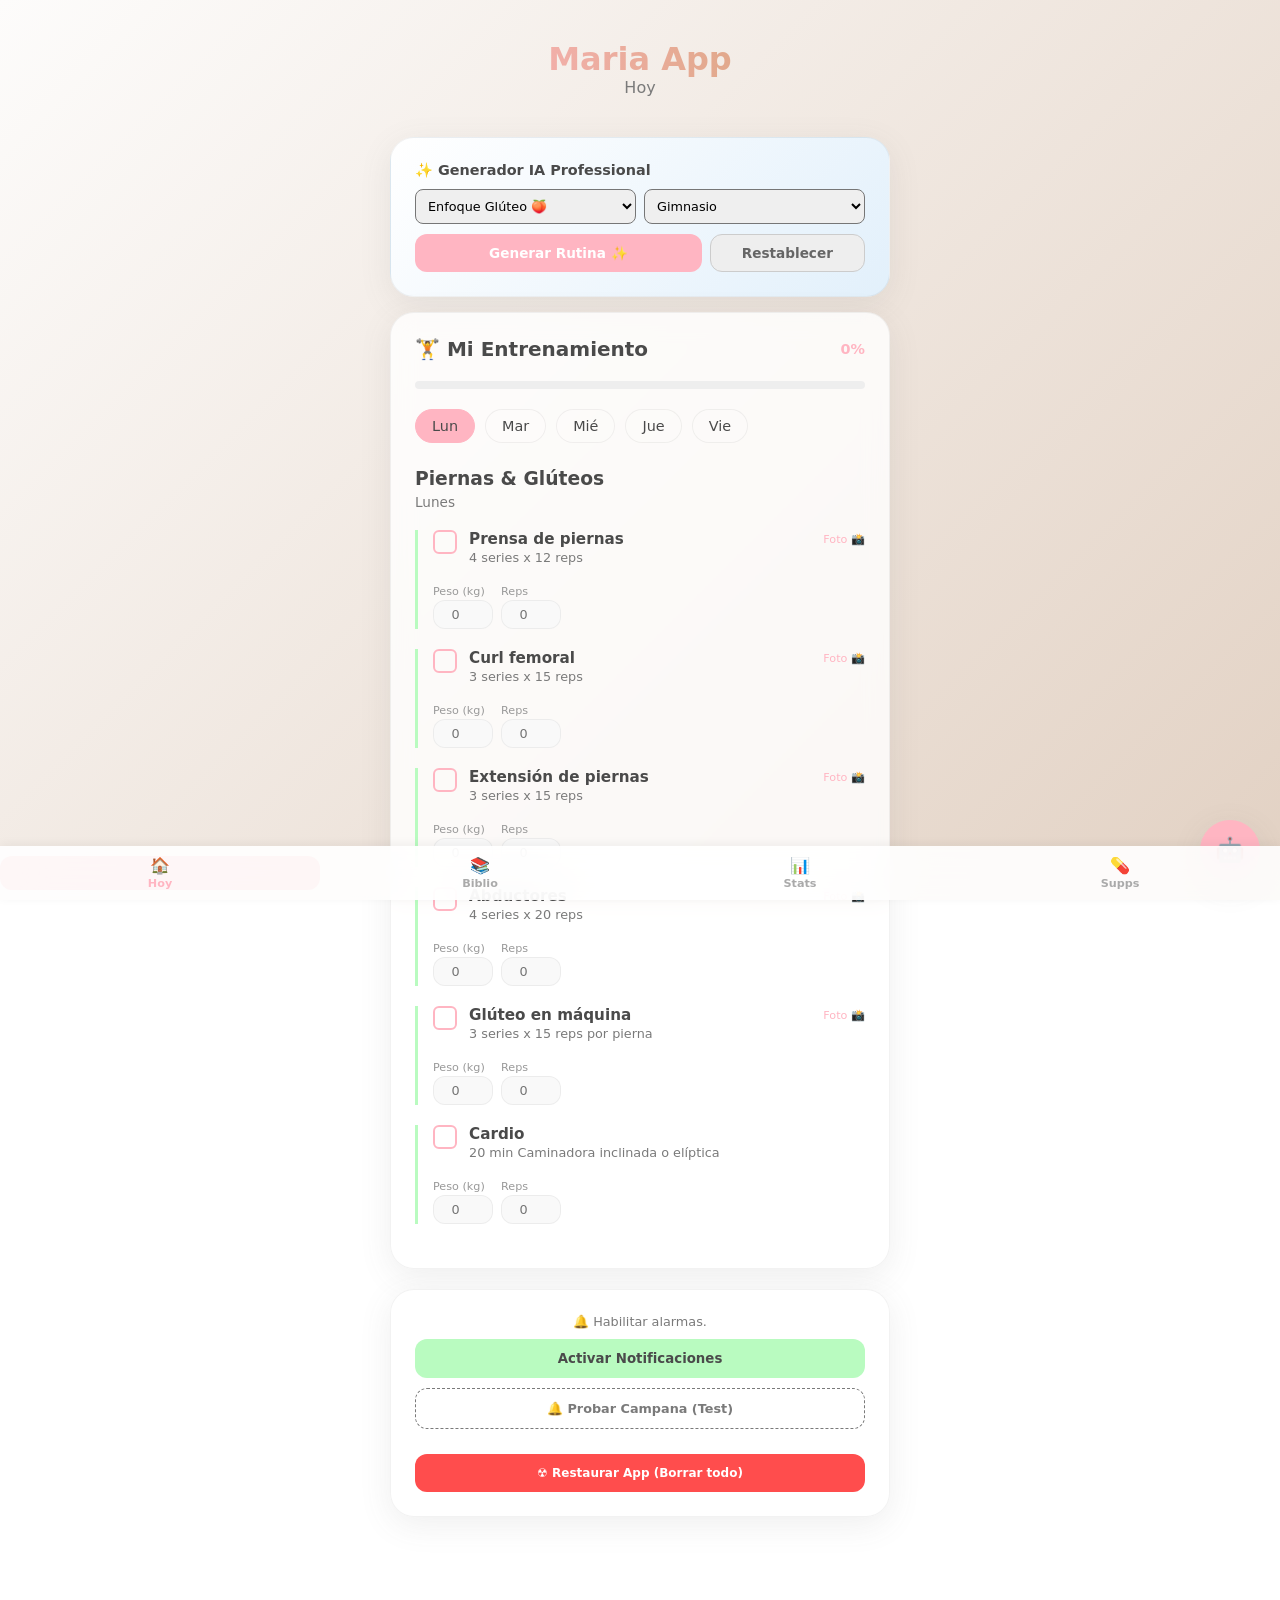
==== index.html @ 95c2b5c7 "Add files via upload" ====
<!DOCTYPE html>
<html lang="es">

<head>
    <meta charset="UTF-8">
    <meta name="viewport" content="width=device-width, initial-scale=1.0, maximum-scale=1.0, user-scalable=no">
    <title>Maria App - Rutina Diaria</title>

    <!-- PWA & iOS Meta Tags -->
    <link rel="manifest" href="manifest.json">
    <meta name="apple-mobile-web-app-capable" content="yes">
    <meta name="apple-mobile-web-app-status-bar-style" content="default">
    <meta name="apple-mobile-web-app-title" content="Maria App">
    <link rel="apple-touch-icon" href="https://cdn-icons-png.flaticon.com/512/2964/2964514.png">
    <meta name="theme-color" content="#ffb5c2">

    <link rel="stylesheet" href="style.css">

    <script>
        if ('serviceWorker' in navigator) {
            window.addEventListener('load', () => {
                navigator.serviceWorker.register('sw.js')
                    .then(reg => console.log('SW registrado'))
                    .catch(err => console.log('SW error', err));
            });
        }
    </script>
</head>

<body>
    <div class="app-container">
        <header>
            <h1>Maria App</h1>
            <p id="view-title" style="color: var(--text-secondary);">Hoy</p>
        </header>

        <!-- Main Views -->
        <main id="main-content">
            <!-- Today View -->
            <div id="view-today" class="view-section">
                <!-- AI Generator Trigger -->
                <section class="card"
                    style="margin-bottom: 15px; background: linear-gradient(135deg, #fff 0%, var(--coach-bg) 100%);">
                    <h3 style="font-size: 0.9rem; margin-bottom: 10px;">✨ Generador IA Professional</h3>
                    <div style="display: flex; gap: 8px; margin-bottom: 10px;">
                        <select id="ai-focus" style="flex: 1; font-size: 0.8rem; padding: 8px; border-radius: 8px;">
                            <option value="Glúteo">Enfoque Glúteo 🍑</option>
                            <option value="Pierna">Pierna Completa 🦵</option>
                            <option value="Espalda">Espalda & Estética 🦋</option>
                            <option value="Full Body">Full Body ✨</option>
                        </select>
                        <select id="ai-equip" style="flex: 1; font-size: 0.8rem; padding: 8px; border-radius: 8px;">
                            <option value="Máquina">Gimnasio</option>
                            <option value="Mancuerna">Solo Mancuernas</option>
                        </select>
                    </div>
                    <div style="display: flex; gap: 8px;">
                        <button onclick="generateAIWorkout()"
                            style="flex: 2; font-size: 0.85rem; padding: 10px;">Generar Rutina ✨</button>
                        <button onclick="restoreOriginalWorkout()"
                            style="flex: 1; font-size: 0.85rem; padding: 10px; background: #eee; color: #666; border: 1px solid #ccc;">Restablecer</button>
                    </div>
                </section>

                <section class="card" id="workout">
                    <div
                        style="display: flex; justify-content: space-between; align-items: center; margin-bottom: 20px;">
                        <h2 style="margin: 0;">🏋️ Mi Entrenamiento</h2>
                        <div id="progress-text" style="font-size: 0.9rem; font-weight: 700; color: var(--primary);">0%
                        </div>
                    </div>
                    <div class="progress-container"
                        style="background: #eee; height: 8px; border-radius: 4px; margin-bottom: 20px; overflow: hidden;">
                        <div id="progress-bar"
                            style="background: var(--primary); width: 0%; height: 100%; transition: width 0.3s ease;">
                        </div>
                    </div>
                    <div class="tabs" id="workout-tabs">
                        <div class="tab active" data-day="0">Lun</div>
                        <div class="tab" data-day="1">Mar</div>
                        <div class="tab" data-day="2">Mié</div>
                        <div class="tab" data-day="3">Jue</div>
                        <div class="tab" data-day="4">Vie</div>
                    </div>
                    <div id="workout-content" class="workout-details"></div>
                </section>
            </div>

            <!-- Library View -->
            <div id="view-library" class="view-section hidden">
                <section class="card">
                    <h2>📚 Biblioteca</h2>
                    <input type="text" id="library-search" placeholder="Buscar ejercicio..."
                        style="margin-bottom: 15px;">
                    <div id="library-content" style="display: grid; gap: 10px;"></div>
                </section>
            </div>

            <!-- Stats View -->
            <div id="view-stats" class="view-section hidden">
                <section class="card">
                    <h2>📊 Estadísticas</h2>
                    <div id="stats-summary" style="margin-bottom: 20px;">
                        <div class="stat-pill">Carga Total Semanal: <span id="weekly-volume">0</span> kg</div>
                    </div>
                    <div id="stats-charts">
                        <p style="text-align:center; color: #999;">Gráficos de progreso próximamente...</p>
                    </div>
                </section>
            </div>

            <!-- Supplements View -->
            <div id="view-supps" class="view-section hidden">
                <section class="card" id="supplements">
                    <h2>💊 Mis Suplementos</h2>
                    <div id="supplement-list"></div>
                    <button id="add-supp-btn" style="width: 100%; margin-top: 10px;">+ Agregar</button>
                    <div id="add-form" class="hidden" style="margin-top: 20px;">
                        <input type="text" id="supp-name" placeholder="Nombre">
                        <input type="time" id="supp-time" style="margin: 10px 0;">
                        <div style="display: flex; gap: 10px;">
                            <button id="save-supp" class="secondary" style="flex: 1;">Guardar</button>
                            <button id="cancel-supp" style="flex: 1; background: #444;">Cancelar</button>
                        </div>
                    </div>
                </section>
            </div>
        </main>

        <!-- Sticky Bottom Navigation -->
        <nav class="bottom-nav">
            <div class="nav-item active" data-view="today">🏠<span>Hoy</span></div>
            <div class="nav-item" data-view="library">📚<span>Biblio</span></div>
            <div class="nav-item" data-view="stats">📊<span>Stats</span></div>
            <div class="nav-item" data-view="supps">💊<span>Supps</span></div>
        </nav>

        <section class="card" id="notifications-status" style="margin-bottom: 80px;">
            <p id="notif-msg" style="font-size: 0.8rem; text-align: center; color: var(--text-secondary);">
                🔔 Habilitar alarmas.
            </p>
            <div style="display: flex; flex-direction: column; gap: 5px;">
                <button id="enable-notif"
                    style="width: 100%; margin-top: 10px; background: var(--secondary); color: #4a4a4a;">Activar
                    Notificaciones</button>
                <button id="test-notif" onclick="testNotification()"
                    style="width: 100%; margin-top: 5px; background: transparent; color: var(--text-secondary); border: 1px dashed var(--text-secondary); font-size: 0.8rem;">🔔
                    Probar Campana (Test)</button>
                <button onclick="nuclearReset()"
                    style="width: 100%; margin-top: 20px; background: #ff4d4d; color: white; font-size: 0.75rem;">☢️
                    Restaurar App (Borrar todo)</button>
            </div>
        </section>
    </div>

    <!-- AI Coach Floating Button -->
    <div id="ai-coach-trigger"
        style="position: fixed; bottom: 20px; right: 20px; background: var(--primary); width: 60px; height: 60px; border-radius: 30px; display: flex; align-items: center; justify-content: center; font-size: 1.5rem; cursor: pointer; box-shadow: var(--shadow); z-index: 100;">
        🤖
    </div>

    <!-- AI Coach Chat Box -->
    <div id="ai-chat" class="card hidden"
        style="position: fixed; bottom: 90px; right: 20px; width: 300px; max-height: 400px; display: flex; flex-direction: column; z-index: 100;">
        <h3 style="font-size: 1rem; margin-bottom: 10px;">Coach Maria AI 🌸</h3>
        <div id="chat-history"
            style="flex: 1; overflow-y: auto; font-size: 0.85rem; padding-bottom: 10px; min-height: 200px;">
            <p style="background: var(--coach-bg); padding: 10px; border-radius: 12px; margin-bottom: 8px;">¡Hola! Soy
                tu coach. ¿En qué máquina necesitas ayuda hoy?</p>
        </div>
        <div style="display: flex; gap: 5px;">
            <input type="text" id="chat-input" placeholder="Pregunta algo..." style="font-size: 0.8rem; padding: 8px;">
            <button id="send-chat" style="padding: 8px 15px;">Ir</button>
        </div>
    </div>

    <!-- Exercise Modal -->
    <div id="exercise-modal" class="hidden"
        style="position: fixed; top: 0; left: 0; width: 100%; height: 100%; background: rgba(0,0,0,0.5); display: flex; align-items: center; justify-content: center; z-index: 200; backdrop-filter: blur(5px);">
        <div class="card" style="max-width: 90%; width: 400px; background: white;">
            <h3 id="modal-title">Nombre Ejercicio</h3>
            <div id="modal-img-container"
                style="width: 100%; height: 200px; background: #eee; border-radius: 12px; margin: 15px 0; display: flex; align-items: center; justify-content: center; overflow: hidden;">
                <img id="exercise-img" src="" alt="Cargando..." style="width: 100%; height: 100%; object-fit: cover;">
            </div>
            <p id="modal-desc" style="font-size: 0.9rem; color: var(--text-secondary);"></p>
            <button id="close-modal" style="width: 100%; margin-top: 20px;">Cerrar</button>
        </div>
    </div>

    <script src="exercises.js"></script>
    <script src="app.js"></script>
</body>

</html>
---- style.css ----
:root {
    --primary: #ffb5c2;
    /* Pastel Pink */
    --secondary: #b9fbc0;
    /* Pastel Mint */
    --accent: #d4a373;
    /* Darker, more readable tone for reminders */
    --bg-gradient: linear-gradient(135deg, #fdfcfb 0%, #e2d1c3 100%);
    --card-bg: rgba(255, 255, 255, 0.8);
    --glass-border: rgba(0, 0, 0, 0.05);
    --text-primary: #4a4a4a;
    --text-secondary: #7a7a7a;
    --shadow: 0 8px 32px 0 rgba(100, 100, 100, 0.1);
    --coach-bg: #e2f0fb;
    --supp-header-bg: #ffdae0;
    /* Soft pink for supplement header */
}

* {
    margin: 0;
    padding: 0;
    box-sizing: border-box;
    font-family: 'Inter', system-ui, -apple-system, sans-serif;
}

body {
    background: var(--bg-gradient);
    background-attachment: fixed;
    color: var(--text-primary);
    min-height: 100vh;
    padding: 20px;
    display: flex;
    justify-content: center;
}

.app-container {
    width: 100%;
    max-width: 500px;
    display: flex;
    flex-direction: column;
    gap: 20px;
}

header {
    text-align: center;
    padding: 20px 0;
}

header h1 {
    background: linear-gradient(to right, var(--primary), var(--accent));
    background-clip: text;
    -webkit-background-clip: text;
    -webkit-text-fill-color: transparent;
    font-weight: 800;
}

.card {
    background: var(--card-bg);
    backdrop-filter: blur(12px);
    -webkit-backdrop-filter: blur(12px);
    border: 1px solid var(--glass-border);
    border-radius: 24px;
    padding: 24px;
    box-shadow: var(--shadow);
    transition: transform 0.3s ease;
}

h2 {
    font-size: 1.25rem;
    margin-bottom: 20px;
    display: flex;
    align-items: center;
    gap: 10px;
}

#supplements h2 {
    background: var(--supp-header-bg);
    margin: -24px -24px 20px -24px;
    padding: 15px 24px;
    border-radius: 24px 24px 0 0;
    color: #8c5d64;
}

button {
    background: var(--primary);
    color: white;
    border: none;
    padding: 12px 20px;
    border-radius: 12px;
    font-weight: 600;
    cursor: pointer;
    transition: all 0.2s ease;
}

button:hover {
    transform: translateY(-2px);
    filter: brightness(1.1);
}

button.secondary {
    background: var(--secondary);
    color: #4a4a4a;
}

/* Supplement List Styling */
.list-item {
    display: flex;
    justify-content: space-between;
    align-items: center;
    padding: 15px;
    background: rgba(255, 255, 255, 0.03);
    border-radius: 16px;
    margin-bottom: 10px;
}

.list-item .time {
    font-weight: 700;
    color: var(--accent);
}

/* Workout Tabs */
.tabs {
    display: flex;
    gap: 10px;
    overflow-x: auto;
    padding-bottom: 10px;
    scrollbar-width: none;
}

.tabs::-webkit-scrollbar {
    display: none;
}

.tab {
    padding: 8px 16px;
    background: rgba(255, 255, 255, 0.05);
    border-radius: 20px;
    white-space: nowrap;
    cursor: pointer;
    font-size: 0.9rem;
    border: 1px solid var(--glass-border);
}

.tab.active {
    background: var(--primary);
    border-color: var(--primary);
}

.workout-details {
    margin-top: 15px;
}

.exercise-item {
    margin-bottom: 12px;
    padding-left: 15px;
    border-left: 3px solid var(--secondary);
}

.exercise-item h4 {
    font-size: 1rem;
    color: var(--text-primary);
}

.exercise-item p {
    font-size: 0.85rem;
    color: var(--text-secondary);
}

.exercise-item.completed h4,
.exercise-item.completed p {
    text-decoration: line-through;
    opacity: 0.6;
}

.check-group {
    display: flex;
    align-items: center;
    gap: 12px;
}

.checkbox {
    width: 24px;
    height: 24px;
    border: 2px solid var(--primary);
    border-radius: 6px;
    cursor: pointer;
    display: flex;
    align-items: center;
    justify-content: center;
    transition: all 0.2s ease;
}

.checkbox.checked {
    background: var(--primary);
}

.checkbox.checked::after {
    content: '✓';
    color: white;
    font-weight: bold;
}

/* Modal/Form */
.input-group {
    margin-bottom: 15px;
}

input {
    width: 100%;
    padding: 12px;
    border-radius: 12px;
    border: 1px solid var(--glass-border);
    background: rgba(255, 255, 255, 0.5);
    color: var(--text-primary);
    outline: none;
}

input:focus {
    border-color: var(--primary);
}

.hidden {
    display: none !important;
}

/* Bottom Navigation */
.bottom-nav {
    position: fixed;
    bottom: 0;
    left: 0;
    width: 100%;
    background: rgba(255, 255, 255, 0.9);
    backdrop-filter: blur(20px);
    -webkit-backdrop-filter: blur(20px);
    display: flex;
    justify-content: space-around;
    padding: 10px 0;
    box-shadow: 0 -2px 10px rgba(0, 0, 0, 0.05);
    z-index: 500;
}

.nav-item {
    display: flex;
    flex-direction: column;
    align-items: center;
    justify-content: center;
    flex: 1;
    height: 100%;
    color: #aaa;
    cursor: pointer;
    transition: all 0.2s ease;
    border-radius: 12px;
}

.nav-item span {
    font-size: 0.7rem;
    font-weight: 600;
    margin-top: 2px;
}

.nav-item.active {
    color: var(--primary);
    background: rgba(255, 181, 194, 0.1);
}

/* Stat Pills */
.stat-pill {
    background: var(--secondary);
    padding: 8px 15px;
    border-radius: 20px;
    display: inline-block;
    font-size: 0.8rem;
    font-weight: 700;
    color: #333;
}

/* Exercise Log Styling */
.log-inputs {
    display: flex;
    gap: 8px;
    margin-top: 10px;
}

.log-inputs input {
    width: 60px;
    padding: 6px;
    font-size: 0.8rem;
    text-align: center;
    background: #f9f9f9;
}

.log-inputs .label {
    font-size: 0.7rem;
    color: #999;
    margin-bottom: 2px;
}

.save-log-btn {
    padding: 6px 10px;
    background: var(--primary);
    color: white;
    border-radius: 8px;
    font-size: 0.75rem;
    cursor: pointer;
}

.modal-container {
    position: fixed;
    top: 0;
    left: 0;
    width: 100%;
    height: 100%;
    background: rgba(0, 0, 0, 0.5);
    display: flex;
    align-items: center;
    justify-content: center;
    z-index: 200;
    backdrop-filter: blur(5px);
}

@media (max-width: 480px) {
    body {
        padding: 10px;
    }

    .card {
        padding: 18px;
        border-radius: 20px;
    }

    header h1 {
        font-size: 1.8rem;
    }

    button {
        padding: 14px 20px;
    }

    .tabs {
        padding-bottom: 5px;
    }

    .tab {
        padding: 6px 12px;
        font-size: 0.8rem;
    }
}

/* Ensure no bounce on iOS scroll */
html,
body {
    overscroll-behavior-y: contain;
    overflow-x: hidden;
}
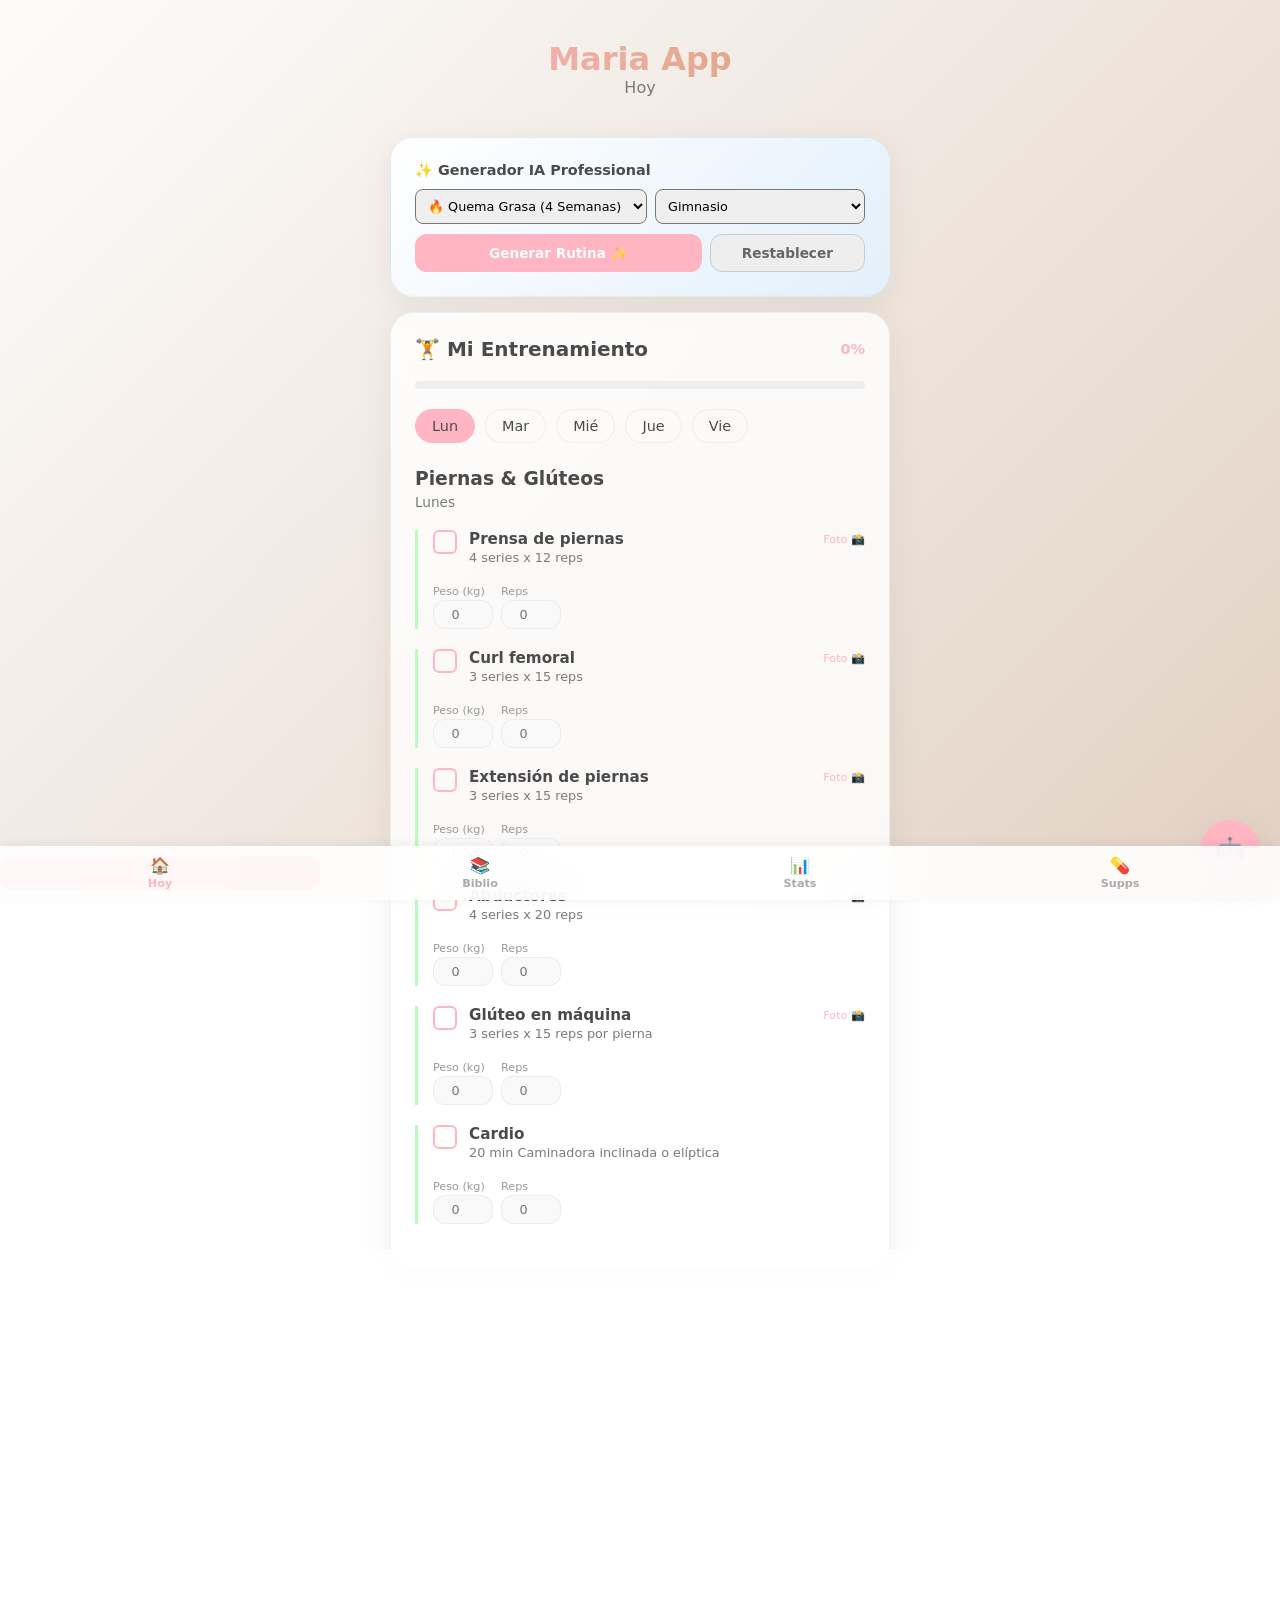
==== commit ede10e3a: "Add files via upload" ====
--- a/index.html
+++ b/index.html
@@ -44,6 +44,7 @@
                     <h3 style="font-size: 0.9rem; margin-bottom: 10px;">✨ Generador IA Professional</h3>
                     <div style="display: flex; gap: 8px; margin-bottom: 10px;">
                         <select id="ai-focus" style="flex: 1; font-size: 0.8rem; padding: 8px; border-radius: 8px;">
+                            <option value="Quema Grasa (4 Semanas)">🔥 Quema Grasa (4 Semanas)</option>
                             <option value="Glúteo">Enfoque Glúteo 🍑</option>
                             <option value="Pierna">Pierna Completa 🦵</option>
                             <option value="Espalda">Espalda & Estética 🦋</option>
@@ -98,13 +99,43 @@
 
             <!-- Stats View -->
             <div id="view-stats" class="view-section hidden">
+                <section class="card" style="margin-bottom: 15px;">
+                    <div
+                        style="display: flex; justify-content: space-between; align-items: center; margin-bottom: 15px;">
+                        <h2 style="margin: 0;">⚖️ Control de Peso</h2>
+                        <select id="weight-unit-select" onchange="changeWeightUnit()"
+                            style="padding: 5px 10px; border-radius: 8px; font-size: 0.8rem; background: #eee; border: 1px solid #ccc;">
+                            <option value="kg">KG</option>
+                            <option value="lb">LB</option>
+                        </select>
+                    </div>
+                    <div style="display: flex; gap: 10px; margin-bottom: 15px;">
+                        <div style="flex: 1;">
+                            <label style="font-size: 0.75rem; color: #666;">Peso Inicial (<span
+                                    class="unit-label">kg</span>)</label>
+                            <input type="number" id="weight-initial" placeholder="0" onchange="saveWeight()"
+                                style="width: 100%; padding: 8px; font-size: 1rem; text-align: center; border-radius: 8px; border: 1px solid #ddd; margin-top: 5px;">
+                        </div>
+                        <div style="flex: 1;">
+                            <label style="font-size: 0.75rem; color: #666;">Peso Actual (<span
+                                    class="unit-label">kg</span>)</label>
+                            <input type="number" id="weight-current" placeholder="0" onchange="saveWeight()"
+                                style="width: 100%; padding: 8px; font-size: 1rem; text-align: center; border-radius: 8px; border: 1px solid #ddd; margin-top: 5px;">
+                        </div>
+                    </div>
+                    <div id="weight-progress-box"
+                        style="background: rgba(var(--primary-rgb), 0.1); padding: 15px; border-radius: 12px; text-align: center;">
+                        <div style="font-size: 0.85rem; color: var(--text-secondary);">Progreso Total:</div>
+                        <div id="weight-diff" style="font-size: 1.5rem; font-weight: bold; color: var(--primary);">0.0
+                            <span class="unit-label">kg</span></div>
+                    </div>
+                </section>
+
                 <section class="card">
-                    <h2>📊 Estadísticas</h2>
+                    <h2>📊 Volumen de Entrenamiento</h2>
                     <div id="stats-summary" style="margin-bottom: 20px;">
-                        <div class="stat-pill">Carga Total Semanal: <span id="weekly-volume">0</span> kg</div>
-                    </div>
-                    <div id="stats-charts">
-                        <p style="text-align:center; color: #999;">Gráficos de progreso próximamente...</p>
+                        <div class="stat-pill">Carga Total Semanal: <span id="weekly-volume">0</span> <span
+                                class="unit-label">kg</span></div>
                     </div>
                 </section>
             </div>
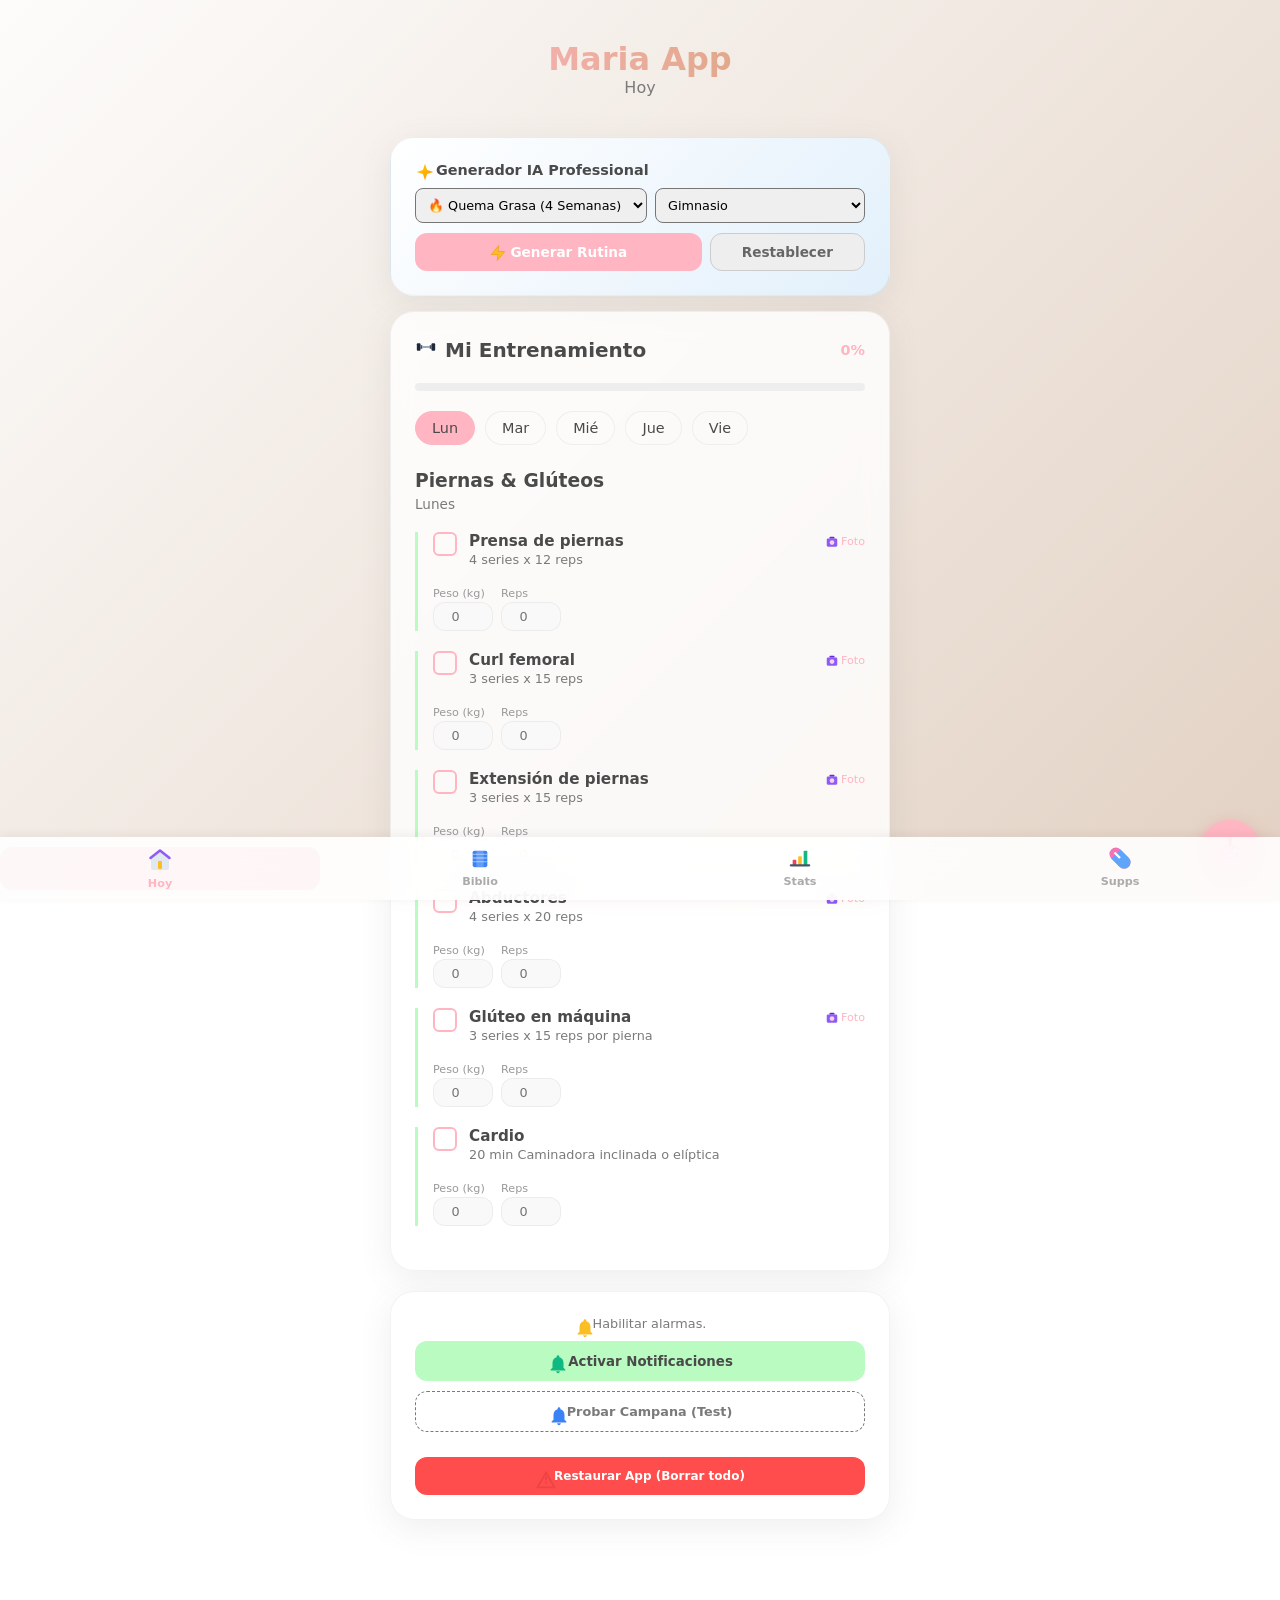
==== commit afb9e9dd: "Add files via upload" ====
--- a/index.html
+++ b/index.html
@@ -41,7 +41,9 @@
                 <!-- AI Generator Trigger -->
                 <section class="card"
                     style="margin-bottom: 15px; background: linear-gradient(135deg, #fff 0%, var(--coach-bg) 100%);">
-                    <h3 style="font-size: 0.9rem; margin-bottom: 10px;">✨ Generador IA Professional</h3>
+                    <h3 style="font-size: 0.9rem; margin-bottom: 10px; display: flex; align-items: center; gap: 5px;"><i
+                            data-icon="sparkles" style="width: 16px; height: 16px;"></i> Generador IA Professional
+                    </h3>
                     <div style="display: flex; gap: 8px; margin-bottom: 10px;">
                         <select id="ai-focus" style="flex: 1; font-size: 0.8rem; padding: 8px; border-radius: 8px;">
                             <option value="Quema Grasa (4 Semanas)">🔥 Quema Grasa (4 Semanas)</option>
@@ -57,7 +59,8 @@
                     </div>
                     <div style="display: flex; gap: 8px;">
                         <button onclick="generateAIWorkout()"
-                            style="flex: 2; font-size: 0.85rem; padding: 10px;">Generar Rutina ✨</button>
+                            style="flex: 2; font-size: 0.85rem; padding: 10px; display: flex; align-items: center; justify-content: center; gap: 5px;"><i
+                                data-icon="zap" style="width: 16px; height: 16px;"></i> Generar Rutina</button>
                         <button onclick="restoreOriginalWorkout()"
                             style="flex: 1; font-size: 0.85rem; padding: 10px; background: #eee; color: #666; border: 1px solid #ccc;">Restablecer</button>
                     </div>
@@ -66,7 +69,8 @@
                 <section class="card" id="workout">
                     <div
                         style="display: flex; justify-content: space-between; align-items: center; margin-bottom: 20px;">
-                        <h2 style="margin: 0;">🏋️ Mi Entrenamiento</h2>
+                        <h2 style="margin: 0; display: flex; align-items: center; gap: 8px;"><i
+                                data-icon="dumbbell"></i> Mi Entrenamiento</h2>
                         <div id="progress-text" style="font-size: 0.9rem; font-weight: 700; color: var(--primary);">0%
                         </div>
                     </div>
@@ -90,7 +94,8 @@
             <!-- Library View -->
             <div id="view-library" class="view-section hidden">
                 <section class="card">
-                    <h2>📚 Biblioteca</h2>
+                    <h2 style="display: flex; align-items: center; gap: 8px;"><i data-icon="book-open"></i> Biblioteca
+                    </h2>
                     <input type="text" id="library-search" placeholder="Buscar ejercicio..."
                         style="margin-bottom: 15px;">
                     <div id="library-content" style="display: grid; gap: 10px;"></div>
@@ -102,7 +107,8 @@
                 <section class="card" style="margin-bottom: 15px;">
                     <div
                         style="display: flex; justify-content: space-between; align-items: center; margin-bottom: 15px;">
-                        <h2 style="margin: 0;">⚖️ Control de Peso</h2>
+                        <h2 style="margin: 0; display: flex; align-items: center; gap: 8px;"><i data-icon="scale"></i>
+                            Control de Peso</h2>
                         <select id="weight-unit-select" onchange="changeWeightUnit()"
                             style="padding: 5px 10px; border-radius: 8px; font-size: 0.8rem; background: #eee; border: 1px solid #ccc;">
                             <option value="kg">KG</option>
@@ -127,12 +133,14 @@
                         style="background: rgba(var(--primary-rgb), 0.1); padding: 15px; border-radius: 12px; text-align: center;">
                         <div style="font-size: 0.85rem; color: var(--text-secondary);">Progreso Total:</div>
                         <div id="weight-diff" style="font-size: 1.5rem; font-weight: bold; color: var(--primary);">0.0
-                            <span class="unit-label">kg</span></div>
+                            <span class="unit-label">kg</span>
+                        </div>
                     </div>
                 </section>
 
                 <section class="card">
-                    <h2>📊 Volumen de Entrenamiento</h2>
+                    <h2 style="display: flex; align-items: center; gap: 8px;"><i data-icon="bar-chart-2"></i> Volumen
+                        de Entrenamiento</h2>
                     <div id="stats-summary" style="margin-bottom: 20px;">
                         <div class="stat-pill">Carga Total Semanal: <span id="weekly-volume">0</span> <span
                                 class="unit-label">kg</span></div>
@@ -143,15 +151,22 @@
             <!-- Supplements View -->
             <div id="view-supps" class="view-section hidden">
                 <section class="card" id="supplements">
-                    <h2>💊 Mis Suplementos</h2>
+                    <h2 style="display: flex; align-items: center; gap: 8px;"><i data-icon="pill"></i> Mis Suplementos
+                    </h2>
                     <div id="supplement-list"></div>
-                    <button id="add-supp-btn" style="width: 100%; margin-top: 10px;">+ Agregar</button>
+                    <button id="add-supp-btn"
+                        style="width: 100%; margin-top: 10px; display: flex; align-items: center; justify-content: center; gap: 5px;"><i
+                            data-icon="plus" style="width: 16px; height: 16px;"></i> Agregar</button>
                     <div id="add-form" class="hidden" style="margin-top: 20px;">
                         <input type="text" id="supp-name" placeholder="Nombre">
                         <input type="time" id="supp-time" style="margin: 10px 0;">
                         <div style="display: flex; gap: 10px;">
-                            <button id="save-supp" class="secondary" style="flex: 1;">Guardar</button>
-                            <button id="cancel-supp" style="flex: 1; background: #444;">Cancelar</button>
+                            <button id="save-supp" class="secondary"
+                                style="flex: 1; display: flex; align-items: center; justify-content: center; gap: 5px;"><i
+                                    data-icon="save" style="width: 16px; height: 16px;"></i> Guardar</button>
+                            <button id="cancel-supp"
+                                style="flex: 1; background: #444; display: flex; align-items: center; justify-content: center; gap: 5px;"><i
+                                    data-icon="x" style="width: 16px; height: 16px;"></i> Cancelar</button>
                         </div>
                     </div>
                 </section>
@@ -160,40 +175,42 @@
 
         <!-- Sticky Bottom Navigation -->
         <nav class="bottom-nav">
-            <div class="nav-item active" data-view="today">🏠<span>Hoy</span></div>
-            <div class="nav-item" data-view="library">📚<span>Biblio</span></div>
-            <div class="nav-item" data-view="stats">📊<span>Stats</span></div>
-            <div class="nav-item" data-view="supps">💊<span>Supps</span></div>
+            <div class="nav-item active" data-view="today"><i data-icon="home"></i><span>Hoy</span></div>
+            <div class="nav-item" data-view="library"><i data-icon="book-open"></i><span>Biblio</span></div>
+            <div class="nav-item" data-view="stats"><i data-icon="bar-chart-2"></i><span>Stats</span></div>
+            <div class="nav-item" data-view="supps"><i data-icon="pill"></i><span>Supps</span></div>
         </nav>
 
         <section class="card" id="notifications-status" style="margin-bottom: 80px;">
-            <p id="notif-msg" style="font-size: 0.8rem; text-align: center; color: var(--text-secondary);">
-                🔔 Habilitar alarmas.
+            <p id="notif-msg"
+                style="font-size: 0.8rem; text-align: center; color: var(--text-secondary); display: flex; align-items: center; justify-content: center; gap: 5px;">
+                <i data-icon="bell" style="width: 14px; height: 14px;"></i> Habilitar alarmas.
             </p>
             <div style="display: flex; flex-direction: column; gap: 5px;">
                 <button id="enable-notif"
-                    style="width: 100%; margin-top: 10px; background: var(--secondary); color: #4a4a4a;">Activar
-                    Notificaciones</button>
+                    style="width: 100%; margin-top: 10px; background: var(--secondary); color: #4a4a4a; display: flex; align-items: center; justify-content: center; gap: 5px;"><i
+                        data-icon="bell-plus" style="width: 16px; height: 16px;"></i> Activar Notificaciones</button>
                 <button id="test-notif" onclick="testNotification()"
-                    style="width: 100%; margin-top: 5px; background: transparent; color: var(--text-secondary); border: 1px dashed var(--text-secondary); font-size: 0.8rem;">🔔
-                    Probar Campana (Test)</button>
+                    style="width: 100%; margin-top: 5px; background: transparent; color: var(--text-secondary); border: 1px dashed var(--text-secondary); font-size: 0.8rem; display: flex; align-items: center; justify-content: center; gap: 5px;"><i
+                        data-icon="bell-ring" style="width: 14px; height: 14px;"></i> Probar Campana (Test)</button>
                 <button onclick="nuclearReset()"
-                    style="width: 100%; margin-top: 20px; background: #ff4d4d; color: white; font-size: 0.75rem;">☢️
-                    Restaurar App (Borrar todo)</button>
+                    style="width: 100%; margin-top: 20px; background: #ff4d4d; color: white; font-size: 0.75rem; display: flex; align-items: center; justify-content: center; gap: 5px;"><i
+                        data-icon="alert-triangle" style="width: 14px; height: 14px;"></i> Restaurar App (Borrar
+                    todo)</button>
             </div>
         </section>
     </div>
 
-    <!-- AI Coach Floating Button -->
     <div id="ai-coach-trigger"
-        style="position: fixed; bottom: 20px; right: 20px; background: var(--primary); width: 60px; height: 60px; border-radius: 30px; display: flex; align-items: center; justify-content: center; font-size: 1.5rem; cursor: pointer; box-shadow: var(--shadow); z-index: 100;">
-        🤖
+        style="position: fixed; bottom: 20px; right: 20px; background: var(--primary); color: white; width: 60px; height: 60px; border-radius: 30px; display: flex; align-items: center; justify-content: center; cursor: pointer; box-shadow: 0 4px 15px rgba(255, 107, 129, 0.4); z-index: 100;">
+        <i data-icon="bot" style="width: 28px; height: 28px;"></i>
     </div>
 
     <!-- AI Coach Chat Box -->
     <div id="ai-chat" class="card hidden"
-        style="position: fixed; bottom: 90px; right: 20px; width: 300px; max-height: 400px; display: flex; flex-direction: column; z-index: 100;">
-        <h3 style="font-size: 1rem; margin-bottom: 10px;">Coach Maria AI 🌸</h3>
+        style="position: fixed; bottom: 90px; right: 20px; width: 300px; max-height: 400px; display: flex; flex-direction: column; z-index: 100; box-shadow: 0 10px 30px rgba(0,0,0,0.15);">
+        <h3 style="font-size: 1rem; margin-bottom: 10px; display: flex; align-items: center; gap: 8px;"><i
+                data-icon="bot" style="width: 20px; height: 20px;"></i> Coach Maria AI</h3>
         <div id="chat-history"
             style="flex: 1; overflow-y: auto; font-size: 0.85rem; padding-bottom: 10px; min-height: 200px;">
             <p style="background: var(--coach-bg); padding: 10px; border-radius: 12px; margin-bottom: 8px;">¡Hola! Soy
@@ -219,7 +236,8 @@
         </div>
     </div>
 
-    <script src="exercises.js"></script>
+    <!-- Script Lucide Icons -->
+        <script src="exercises.js"></script>
     <script src="app.js"></script>
 </body>
 
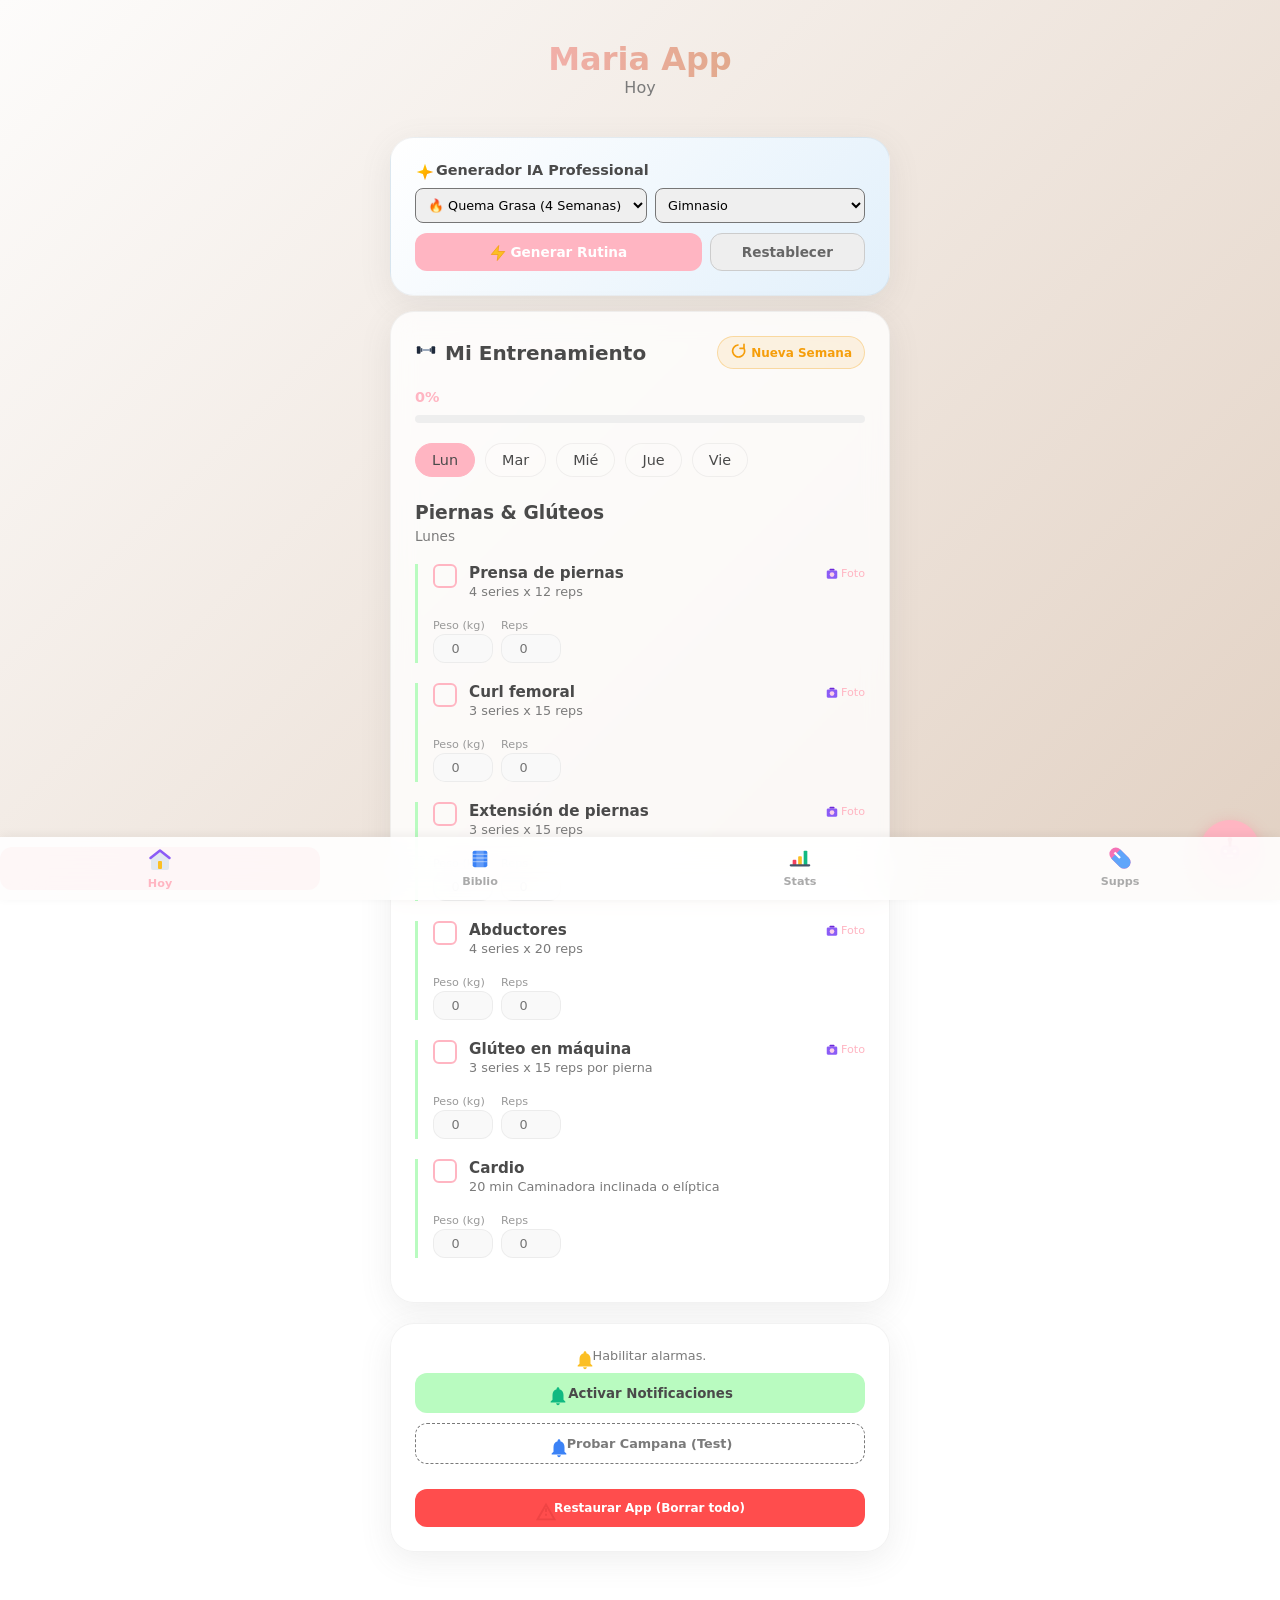
==== commit 7ad5e751: "Add files via upload up" ====
--- a/index.html
+++ b/index.html
@@ -71,6 +71,13 @@
                         style="display: flex; justify-content: space-between; align-items: center; margin-bottom: 20px;">
                         <h2 style="margin: 0; display: flex; align-items: center; gap: 8px;"><i
                                 data-icon="dumbbell"></i> Mi Entrenamiento</h2>
+                        <button onclick="resetWeek()"
+                            style="font-size: 0.75rem; padding: 6px 12px; border-radius: 20px; background: rgba(245, 158, 11, 0.1); color: #F59E0B; border: 1px solid rgba(245, 158, 11, 0.3); display: flex; align-items: center; gap: 5px;">
+                            <i data-icon="rotate-cw"></i> Nueva Semana
+                        </button>
+                    </div>
+                    <div
+                        style="display: flex; justify-content: space-between; align-items: center; margin-bottom: 10px;">
                         <div id="progress-text" style="font-size: 0.9rem; font-weight: 700; color: var(--primary);">0%
                         </div>
                     </div>
@@ -237,7 +244,7 @@
     </div>
 
     <!-- Script Lucide Icons -->
-        <script src="exercises.js"></script>
+    <script src="exercises.js"></script>
     <script src="app.js"></script>
 </body>
 
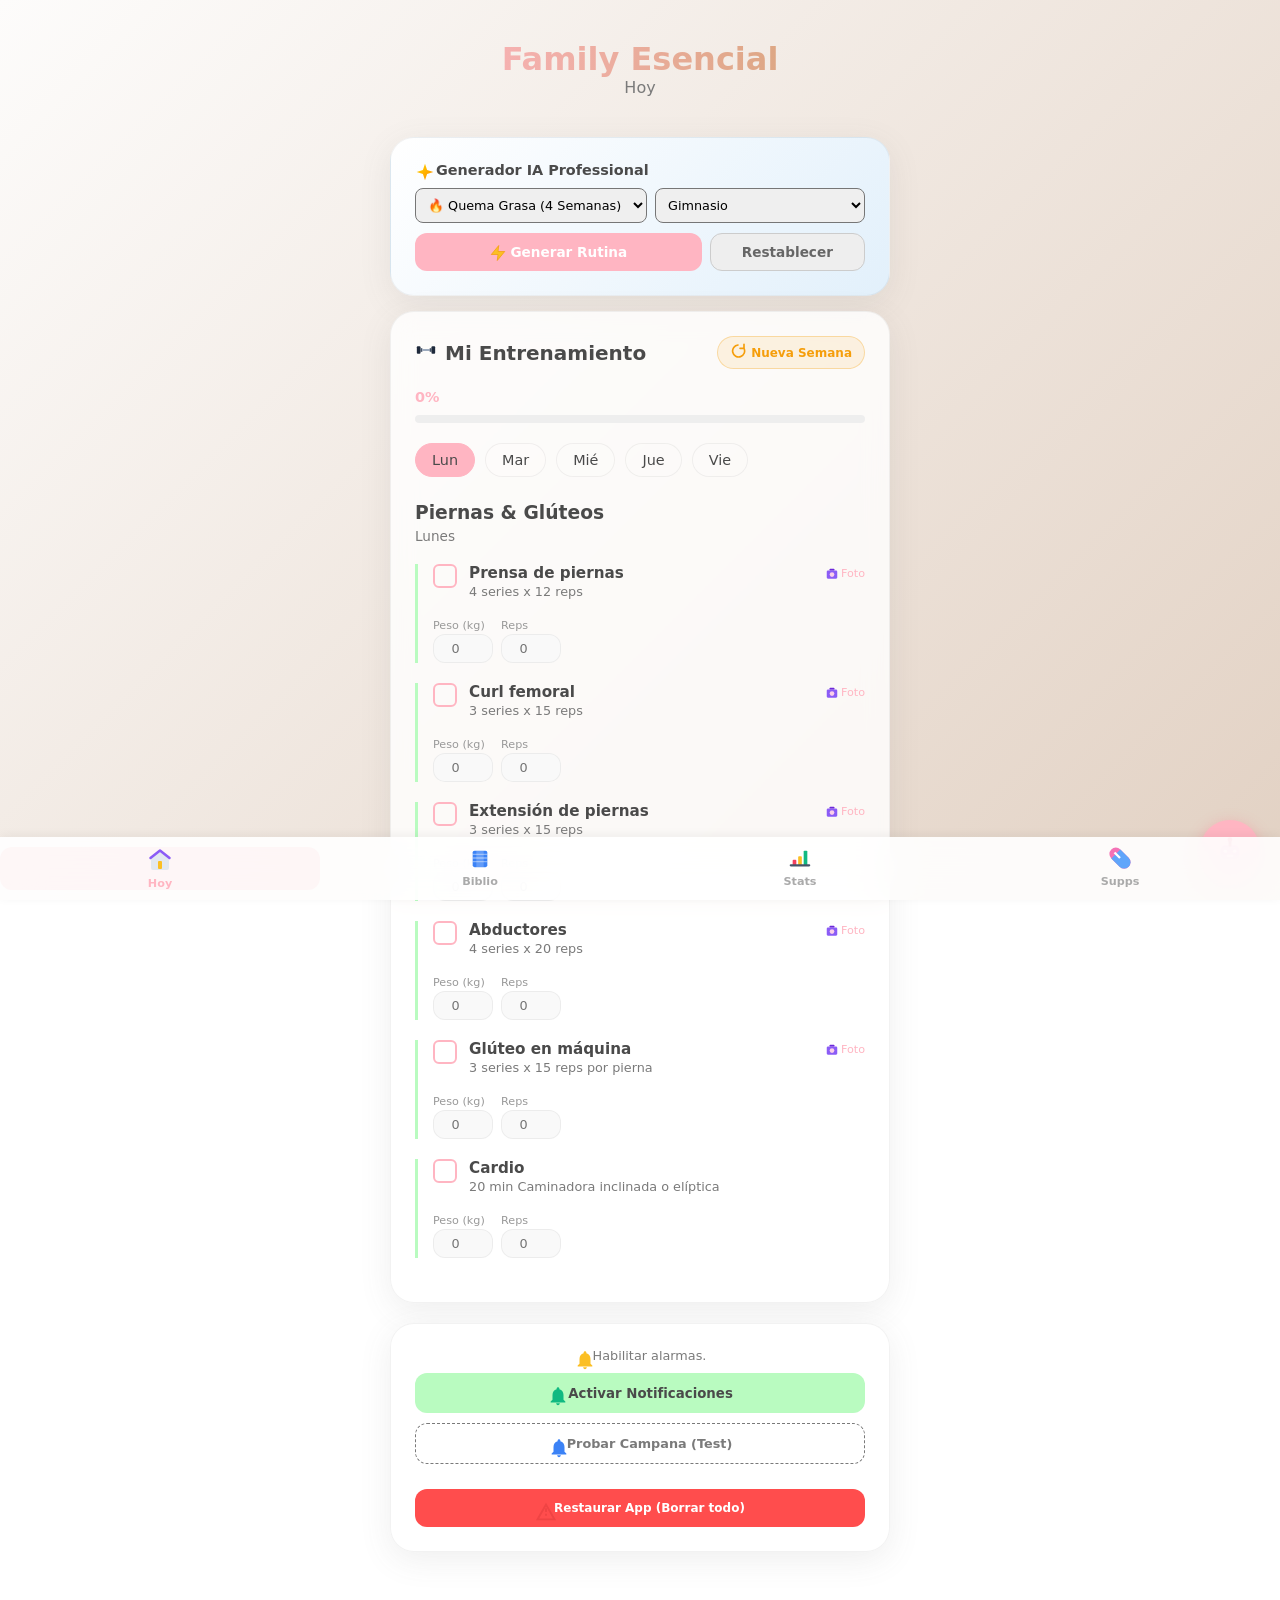
==== commit 13d09206: "Add files via upload" ====
--- a/index.html
+++ b/index.html
@@ -4,14 +4,14 @@
 <head>
     <meta charset="UTF-8">
     <meta name="viewport" content="width=device-width, initial-scale=1.0, maximum-scale=1.0, user-scalable=no">
-    <title>Maria App - Rutina Diaria</title>
+    <title>Family Esencial - Rutina Diaria</title>
 
     <!-- PWA & iOS Meta Tags -->
     <link rel="manifest" href="manifest.json">
     <meta name="apple-mobile-web-app-capable" content="yes">
     <meta name="apple-mobile-web-app-status-bar-style" content="default">
-    <meta name="apple-mobile-web-app-title" content="Maria App">
-    <link rel="apple-touch-icon" href="https://cdn-icons-png.flaticon.com/512/2964/2964514.png">
+    <meta name="apple-mobile-web-app-title" content="Family Esencial">
+    <link rel="apple-touch-icon" href="https://cdn-icons-png.flaticon.com/512/6548/6548530.png">
     <meta name="theme-color" content="#ffb5c2">
 
     <link rel="stylesheet" href="style.css">
@@ -30,7 +30,7 @@
 <body>
     <div class="app-container">
         <header>
-            <h1>Maria App</h1>
+            <h1>Family Esencial</h1>
             <p id="view-title" style="color: var(--text-secondary);">Hoy</p>
         </header>
 
@@ -144,6 +144,34 @@
                         </div>
                     </div>
                 </section>
+                <section class="card" style="margin-bottom: 15px;">
+                    <div
+                        style="display: flex; justify-content: space-between; align-items: center; margin-bottom: 15px;">
+                        <h2 style="margin: 0; display: flex; align-items: center; gap: 8px;"><i
+                                data-icon="calendar"></i> Actividad</h2>
+                        <div style="display: flex; align-items: center; gap: 10px;">
+                            <button onclick="changeMonth(-1)"
+                                style="padding: 4px 10px; font-size: 0.9rem; background: #eee; border:none; border-radius:4px; cursor: pointer;">◀</button>
+                            <span id="calendar-month-year"
+                                style="font-weight: bold; font-size: 0.9rem; min-width: 90px; text-align: center;"></span>
+                            <button onclick="changeMonth(1)"
+                                style="padding: 4px 10px; font-size: 0.9rem; background: #eee; border:none; border-radius:4px; cursor: pointer;">▶</button>
+                        </div>
+                    </div>
+                    <div
+                        style="display: grid; grid-template-columns: repeat(7, 1fr); gap: 5px; text-align: center; margin-bottom: 10px;">
+                        <div style="font-size: 0.75rem; color: #888; font-weight: bold;">L</div>
+                        <div style="font-size: 0.75rem; color: #888; font-weight: bold;">M</div>
+                        <div style="font-size: 0.75rem; color: #888; font-weight: bold;">X</div>
+                        <div style="font-size: 0.75rem; color: #888; font-weight: bold;">J</div>
+                        <div style="font-size: 0.75rem; color: #888; font-weight: bold;">V</div>
+                        <div style="font-size: 0.75rem; color: #888; font-weight: bold;">S</div>
+                        <div style="font-size: 0.75rem; color: #888; font-weight: bold;">D</div>
+                    </div>
+                    <div id="calendar-grid"
+                        style="display: grid; grid-template-columns: repeat(7, 1fr); gap: 5px; text-align: center;">
+                    </div>
+                </section>
 
                 <section class="card">
                     <h2 style="display: flex; align-items: center; gap: 8px;"><i data-icon="bar-chart-2"></i> Volumen
@@ -217,7 +245,7 @@
     <div id="ai-chat" class="card hidden"
         style="position: fixed; bottom: 90px; right: 20px; width: 300px; max-height: 400px; display: flex; flex-direction: column; z-index: 100; box-shadow: 0 10px 30px rgba(0,0,0,0.15);">
         <h3 style="font-size: 1rem; margin-bottom: 10px; display: flex; align-items: center; gap: 8px;"><i
-                data-icon="bot" style="width: 20px; height: 20px;"></i> Coach Maria AI</h3>
+                data-icon="bot" style="width: 20px; height: 20px;"></i> Coach Family AI</h3>
         <div id="chat-history"
             style="flex: 1; overflow-y: auto; font-size: 0.85rem; padding-bottom: 10px; min-height: 200px;">
             <p style="background: var(--coach-bg); padding: 10px; border-radius: 12px; margin-bottom: 8px;">¡Hola! Soy
